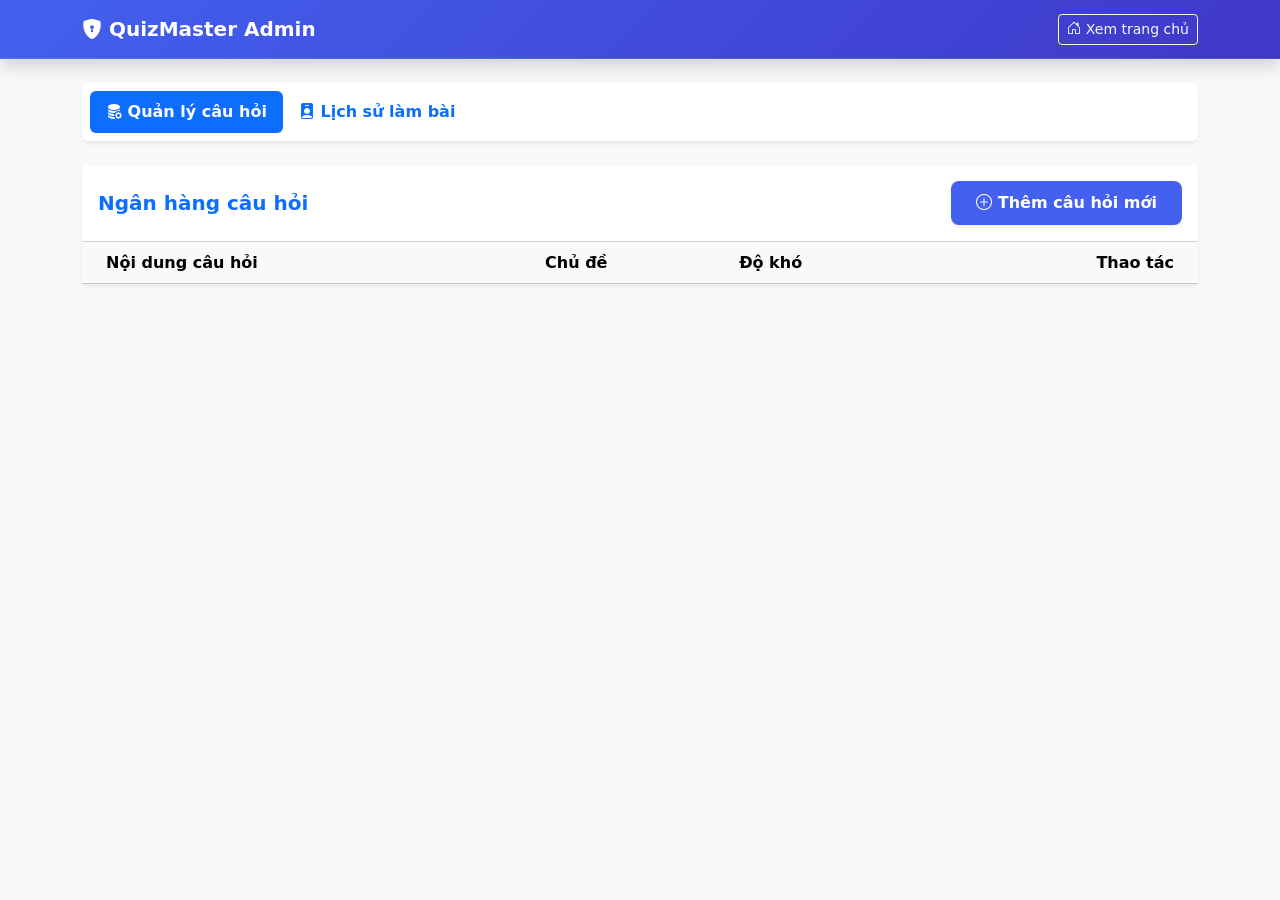
==== admin.html @ 3866abd4 "Hoàn thiện giao diện và API" ====
<!doctype html>
<html lang="vi">
  <head>
    <meta charset="UTF-8" />
    <meta name="viewport" content="width=device-width, initial-scale=1.0" />
    <title>Hệ thống Quản trị - QuizMaster</title>
    <link
      href="https://cdn.jsdelivr.net/npm/bootstrap@5.3.0/dist/css/bootstrap.min.css"
      rel="stylesheet"
    />
    <link
      rel="stylesheet"
      href="https://cdn.jsdelivr.net/npm/bootstrap-icons@1.11.0/font/bootstrap-icons.css"
    />
    <link rel="stylesheet" href="css/style.css" />
  </head>
  <body class="bg-light">
    <nav class="navbar navbar-expand-lg navbar-dark bg-dark mb-4 shadow">
      <div class="container">
        <a class="navbar-brand fw-bold" href="#"
          ><i class="bi bi-shield-lock-fill"></i> QuizMaster Admin</a
        >
        <div class="ms-auto">
          <a href="index.html" class="btn btn-outline-light btn-sm"
            ><i class="bi bi-house-door"></i> Xem trang chủ</a
          >
        </div>
      </div>
    </nav>

    <div class="container">
      <div class="row">
        <div class="col-lg-12">
          <ul
            class="nav nav-pills mb-4 bg-white p-2 rounded shadow-sm"
            id="adminTab"
            role="tablist"
          >
            <li class="nav-item">
              <button
                class="nav-link active fw-bold"
                id="q-tab"
                data-bs-toggle="tab"
                data-bs-target="#questions"
              >
                <i class="bi bi-database-fill-gear"></i> Quản lý câu hỏi
              </button>
            </li>
            <li class="nav-item">
              <button
                class="nav-link fw-bold"
                id="r-tab"
                data-bs-toggle="tab"
                data-bs-target="#results"
              >
                <i class="bi bi-person-badge-fill"></i> Lịch sử làm bài
              </button>
            </li>
          </ul>

          <div class="tab-content" id="adminTabContent">
            <div class="tab-pane fade show active" id="questions">
              <div class="card border-0 shadow-sm">
                <div
                  class="card-header bg-white py-3 d-flex justify-content-between align-items-center"
                >
                  <h5 class="mb-0 fw-bold text-primary">Ngân hàng câu hỏi</h5>
                  <button
                    class="btn btn-primary shadow-sm"
                    data-bs-toggle="modal"
                    data-bs-target="#addQuestionModal"
                  >
                    <i class="bi bi-plus-circle"></i> Thêm câu hỏi mới
                  </button>
                </div>
                <div class="card-body p-0">
                  <div class="table-responsive">
                    <table class="table table-hover mb-0 align-middle">
                      <thead class="table-light">
                        <tr>
                          <th class="ps-4">Nội dung câu hỏi</th>
                          <th>Chủ đề</th>
                          <th>Độ khó</th>
                          <th class="text-end pe-4">Thao tác</th>
                        </tr>
                      </thead>
                      <tbody id="admin-question-list"></tbody>
                    </table>
                  </div>
                </div>
              </div>
            </div>

            <div class="tab-pane fade" id="results">
              <div class="card border-0 shadow-sm">
                <div class="card-body">
                  <table class="table">
                    <thead>
                      <tr>
                        <th>Học sinh</th>
                        <th>Điểm</th>
                        <th>Thời gian</th>
                      </tr>
                    </thead>
                    <tbody id="admin-result-list"></tbody>
                  </table>
                </div>
              </div>
            </div>
          </div>
        </div>
      </div>
    </div>

    <div class="modal fade" id="addQuestionModal" tabindex="-1">
      <div class="modal-dialog modal-lg">
        <form id="form-add-question" class="modal-content">
          <div class="modal-header">
            <h5 class="modal-title">Thêm câu hỏi mới</h5>
            <button
              type="button"
              class="btn-close"
              data-bs-dismiss="modal"
            ></button>
          </div>
          <div class="modal-body">
            <div class="mb-3">
              <label class="form-label fw-bold">Chọn chủ đề</label>
              <select class="form-select" id="selectTopic" required></select>
            </div>
            <div class="mb-3">
              <label class="form-label fw-bold">Nội dung câu hỏi</label>
              <textarea class="form-control" id="content" required></textarea>
            </div>
            <div class="row">
              <div class="col-6 mb-2">
                <input
                  type="text"
                  class="form-control"
                  id="opt0"
                  placeholder="Đáp án A"
                  required
                />
              </div>
              <div class="col-6 mb-2">
                <input
                  type="text"
                  class="form-control"
                  id="opt1"
                  placeholder="Đáp án B"
                  required
                />
              </div>
              <div class="col-6 mb-2">
                <input
                  type="text"
                  class="form-control"
                  id="opt2"
                  placeholder="Đáp án C"
                  required
                />
              </div>
              <div class="col-6 mb-2">
                <input
                  type="text"
                  class="form-control"
                  id="opt3"
                  placeholder="Đáp án D"
                  required
                />
              </div>
            </div>
            <div class="mt-3">
              <label class="form-label fw-bold">Đáp án đúng</label>
              <select class="form-select" id="correct_answer">
                <option value="0">A</option>
                <option value="1">B</option>
                <option value="2">C</option>
                <option value="3">D</option>
              </select>
            </div>
          </div>
          <div class="modal-footer">
            <button type="submit" class="btn btn-primary">Lưu câu hỏi</button>
          </div>
        </form>
      </div>
    </div>

    <script src="https://code.jquery.com/jquery-3.6.0.min.js"></script>
    <script src="https://cdn.jsdelivr.net/npm/bootstrap@5.3.0/dist/js/bootstrap.bundle.min.js"></script>
    <script src="js/api.js"></script>
    <script src="js/admin.js"></script>
  </body>
</html>
---- css/style.css ----
/* Tông màu chủ đạo */
:root {
    --primary-color: #4361ee;
    --secondary-color: #3f37c9;
    --success-color: #4cc9f0;
    --bg-light: #f8f9fa;
    --text-dark: #2b2d42;
}

body {
    background-color: var(--bg-light);
    color: var(--text-dark);
    line-height: 1.6;
}

/* Navbar hiện đại */
.navbar {
    background: linear-gradient(135deg, var(--primary-color), var(--secondary-color)) !important;
    backdrop-filter: blur(10px);
    border-bottom: 1px solid rgba(255, 255, 255, 0.1);
}

/* Hiệu ứng cho Card chủ đề */
.topic-card {
    border: none;
    border-radius: 15px;
    transition: all 0.3s ease;
    background: #ffffff;
    cursor: pointer;
}

.topic-card:hover {
    transform: translateY(-10px);
    box-shadow: 0 15px 30px rgba(0, 0, 0, 0.1) !important;
}

.topic-icon {
    width: 60px;
    height: 60px;
    background: rgba(67, 97, 238, 0.1);
    color: var(--primary-color);
    border-radius: 50%;
    display: flex;
    align-items: center;
    justify-content: center;
    margin: 0 auto 15px;
    font-size: 1.5rem;
}

/* Giao diện câu hỏi */
.question-card {
    border-radius: 12px;
    border-left: 5px solid var(--primary-color) !important;
    margin-bottom: 20px;
}

.form-check {
    padding: 12px 15px 12px 40px;
    margin-bottom: 10px;
    border-radius: 8px;
    border: 1px solid #edf2f7;
    transition: all 0.2s;
}

.form-check:hover {
    background-color: #f1f5ff;
    border-color: var(--primary-color);
}

.form-check-input:checked+.form-check-label {
    color: var(--primary-color);
    font-weight: 600;
}

/* Nút bấm */
.btn-primary {
    background-color: var(--primary-color);
    border: none;
    border-radius: 8px;
    padding: 10px 25px;
    font-weight: 600;
}

.btn-primary:hover {
    background-color: var(--secondary-color);
    box-shadow: 0 5px 15px rgba(67, 97, 238, 0.4);
}

/* Modal kết quả xịn xò */
.modal-content {
    border-radius: 20px;
    border: none;
}

#result-body h2 {
    font-size: 3rem;
    background: -webkit-linear-gradient(var(--primary-color), var(--success-color));
    -webkit-text-fill-color: transparent;
}
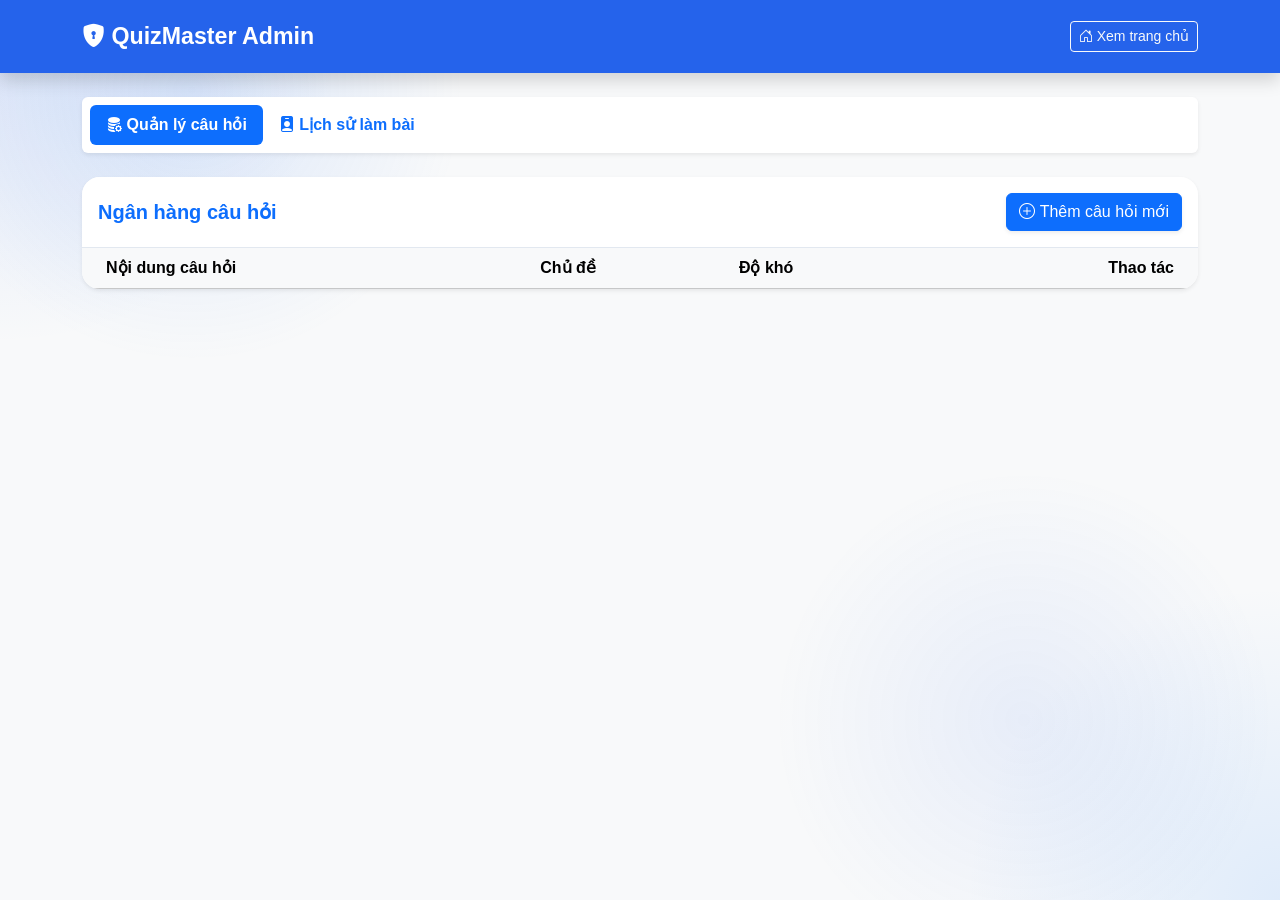
==== commit 4fe2e94e: "thêm nút sửa và điều chỉnh giao diện cho nút sửa và xóa" ====
--- a/admin.html
+++ b/admin.html
@@ -181,12 +181,38 @@
             </div>
           </div>
           <div class="modal-footer">
+            <button
+              type="button"
+              class="btn btn-secondary"
+              data-bs-dismiss="modal"
+            >
+              Hủy
+            </button>
             <button type="submit" class="btn btn-primary">Lưu câu hỏi</button>
           </div>
         </form>
       </div>
     </div>
-
+    <div class="tab-pane fade" id="results">
+      <div class="card border-0 shadow-sm">
+        <div class="card-body p-0">
+          <div class="table-responsive">
+            <table class="table table-hover mb-0 align-middle">
+              <thead class="table-light">
+                <tr>
+                  <th class="ps-4">Học sinh</th>
+                  <th>Chủ đề</th>
+                  <th>Điểm số</th>
+                  <th>Ngày làm bài</th>
+                  <th class="text-end pe-4">Thao tác</th>
+                </tr>
+              </thead>
+              <tbody id="admin-result-list"></tbody>
+            </table>
+          </div>
+        </div>
+      </div>
+    </div>
     <script src="https://code.jquery.com/jquery-3.6.0.min.js"></script>
     <script src="https://cdn.jsdelivr.net/npm/bootstrap@5.3.0/dist/js/bootstrap.bundle.min.js"></script>
     <script src="js/api.js"></script>
--- a/css/style.css
+++ b/css/style.css
@@ -1,99 +1,308 @@
-/* Tông màu chủ đạo */
-:root {
-    --primary-color: #4361ee;
-    --secondary-color: #3f37c9;
-    --success-color: #4cc9f0;
-    --bg-light: #f8f9fa;
-    --text-dark: #2b2d42;
-}
-
+/* ===== BODY ===== */
 body {
-    background-color: var(--bg-light);
-    color: var(--text-dark);
-    line-height: 1.6;
-}
-
-/* Navbar hiện đại */
+  background: radial-gradient(circle at top left, rgba(37, 99, 235, 0.13), transparent 22%),
+              radial-gradient(circle at bottom right, rgba(96, 165, 250, 0.16), transparent 20%),
+              #f8fbff;
+  font-family: "Inter", sans-serif;
+  color: #1e293b;
+  min-height: 100vh;
+}
+
+body::before {
+  content: "";
+  position: fixed;
+  left: 0;
+  top: 0;
+  width: 100%;
+  height: 100%;
+  pointer-events: none;
+  background-image: radial-gradient(circle at 15% 10%, rgba(59, 130, 246, 0.14), transparent 20%),
+                    radial-gradient(circle at 80% 80%, rgba(37, 99, 235, 0.08), transparent 20%);
+  z-index: -1;
+}
+
+.hero-banner {
+  background: linear-gradient(135deg, #ffffff 0%, #eff6ff 100%);
+  position: relative;
+  overflow: hidden;
+  border: 1px solid rgba(37, 99, 235, 0.12);
+}
+
+.hero-banner::after {
+  content: "";
+  position: absolute;
+  top: -30%;
+  right: -15%;
+  width: 260px;
+  height: 260px;
+  background: rgba(37, 99, 235, 0.12);
+  border-radius: 50%;
+  filter: blur(20px);
+}
+
+.hero-title {
+  font-size: 2.2rem;
+  line-height: 1.1;
+  color: #0f172a;
+}
+
+#topic-container p {
+  color: #475569;
+  font-size: 1rem;
+}
+
+.input-group {
+  border-radius: 18px;
+  overflow: hidden;
+  box-shadow: 0 14px 32px rgba(15, 23, 42, 0.08);
+}
+
+.input-group-text {
+  border: none;
+  background: #ffffff;
+  color: #2563eb;
+}
+
+.form-control {
+  border: none;
+  background: #ffffff;
+  box-shadow: none;
+}
+
+.form-control:focus {
+  border: none;
+  box-shadow: none;
+}
+
+/* ===== NAVBAR ===== */
 .navbar {
-    background: linear-gradient(135deg, var(--primary-color), var(--secondary-color)) !important;
-    backdrop-filter: blur(10px);
-    border-bottom: 1px solid rgba(255, 255, 255, 0.1);
-}
-
-/* Hiệu ứng cho Card chủ đề */
+  background: #2563eb !important;
+  padding: 14px 0;
+  box-shadow: 0 2px 10px rgba(0, 0, 0, 0.08);
+}
+
+.navbar-brand {
+  font-size: 1.45rem;
+  font-weight: 700;
+}
+
+.navbar .btn-light {
+  border-radius: 10px;
+  font-weight: 600;
+  padding: 8px 18px;
+  transition: 0.2s;
+}
+
+.navbar .btn-light:hover {
+  transform: translateY(-2px);
+}
+
+/* ===== HEADER ===== */
+#topic-container h1 {
+  font-size: 2.3rem;
+  font-weight: 700;
+  color: #0f172a;
+}
+
+#topic-container p {
+  color: #64748b;
+  font-size: 1rem;
+}
+
+/* ===== TOPIC CARD ===== */
 .topic-card {
-    border: none;
-    border-radius: 15px;
-    transition: all 0.3s ease;
-    background: #ffffff;
-    cursor: pointer;
+  background: white;
+  border-radius: 16px;
+  padding: 24px;
+  border: 1px solid #e2e8f0;
+  transition: 0.25s ease;
+  height: 100%;
 }
 
 .topic-card:hover {
-    transform: translateY(-10px);
-    box-shadow: 0 15px 30px rgba(0, 0, 0, 0.1) !important;
+  transform: translateY(-5px);
+  border-color: #2563eb;
+  box-shadow: 0 10px 24px rgba(37, 99, 235, 0.12);
 }
 
 .topic-icon {
-    width: 60px;
-    height: 60px;
-    background: rgba(67, 97, 238, 0.1);
-    color: var(--primary-color);
-    border-radius: 50%;
-    display: flex;
-    align-items: center;
-    justify-content: center;
-    margin: 0 auto 15px;
-    font-size: 1.5rem;
-}
-
-/* Giao diện câu hỏi */
-.question-card {
-    border-radius: 12px;
-    border-left: 5px solid var(--primary-color) !important;
-    margin-bottom: 20px;
-}
-
+  width: 60px;
+  height: 60px;
+  border-radius: 14px;
+  background: #eff6ff;
+  color: #2563eb;
+  display: flex;
+  align-items: center;
+  justify-content: center;
+  font-size: 28px;
+  margin-bottom: 18px;
+}
+
+.topic-title {
+  font-size: 1.2rem;
+  font-weight: 700;
+  margin-bottom: 8px;
+}
+
+.topic-desc {
+  color: #64748b;
+  font-size: 0.95rem;
+  margin-bottom: 18px;
+}
+
+.topic-btn {
+  width: 100%;
+  border-radius: 10px;
+  font-weight: 600;
+  padding: 10px;
+}
+
+/* ===== QUIZ SECTION ===== */
+.card {
+  border: none !important;
+  border-radius: 18px !important;
+  overflow: hidden;
+  box-shadow: 0 4px 18px rgba(0, 0, 0, 0.06);
+}
+
+.card-header {
+  background: white !important;
+  border-bottom: 1px solid #e2e8f0;
+}
+
+#quiz-title {
+  font-size: 1.35rem;
+  font-weight: 700;
+}
+
+.badge {
+  border-radius: 999px;
+  font-size: 0.85rem;
+  padding: 10px 14px;
+}
+
+.admin-action-btn {
+  width: 42px;
+  height: 42px;
+  padding: 0;
+  border-radius: 12px;
+  display: inline-flex;
+  align-items: center;
+  justify-content: center;
+  transition: transform 0.2s ease, box-shadow 0.2s ease;
+}
+
+.admin-action-btn:hover {
+  transform: translateY(-1px);
+  box-shadow: 0 6px 12px rgba(15, 23, 42, 0.12);
+}
+
+/* ===== QUESTION ===== */
+.question-box {
+  background: #ffffff;
+  border: 1px solid #e2e8f0;
+  border-radius: 14px;
+  padding: 22px;
+  margin-bottom: 22px;
+}
+
+.question-title {
+  font-size: 1.05rem;
+  font-weight: 700;
+  margin-bottom: 18px;
+  color: #0f172a;
+}
+
+/* ===== ANSWER ===== */
 .form-check {
-    padding: 12px 15px 12px 40px;
-    margin-bottom: 10px;
-    border-radius: 8px;
-    border: 1px solid #edf2f7;
-    transition: all 0.2s;
+  border: 1px solid #dbe4f0;
+  border-radius: 12px;
+  padding: 14px 16px;
+  margin-bottom: 12px;
+  transition: all 0.2s ease;
+  background: #fff;
 }
 
 .form-check:hover {
-    background-color: #f1f5ff;
-    border-color: var(--primary-color);
-}
-
-.form-check-input:checked+.form-check-label {
-    color: var(--primary-color);
-    font-weight: 600;
-}
-
-/* Nút bấm */
-.btn-primary {
-    background-color: var(--primary-color);
-    border: none;
-    border-radius: 8px;
-    padding: 10px 25px;
-    font-weight: 600;
-}
-
-.btn-primary:hover {
-    background-color: var(--secondary-color);
-    box-shadow: 0 5px 15px rgba(67, 97, 238, 0.4);
-}
-
-/* Modal kết quả xịn xò */
+  border-color: #2563eb;
+  background: #f8fbff;
+}
+
+.form-check-input {
+  margin-top: 6px;
+  cursor: pointer;
+}
+
+.form-check-label {
+  width: 100%;
+  cursor: pointer;
+  padding-left: 6px;
+  font-weight: 500;
+}
+
+/* ===== BUTTON ===== */
+#btn-submit {
+  background: #2563eb;
+  border: none;
+  border-radius: 12px;
+  padding: 14px 34px;
+  font-weight: 700;
+  transition: 0.2s;
+}
+
+#btn-submit:hover {
+  background: #1d4ed8;
+  transform: translateY(-2px);
+}
+
+/* ===== RESULT MODAL ===== */
 .modal-content {
-    border-radius: 20px;
-    border: none;
+  border-radius: 20px;
+}
+
+.modal-header {
+  background: #2563eb !important;
 }
 
 #result-body h2 {
-    font-size: 3rem;
-    background: -webkit-linear-gradient(var(--primary-color), var(--success-color));
-    -webkit-text-fill-color: transparent;
-}+  font-size: 2rem;
+  font-weight: 700;
+  color: #2563eb;
+}
+
+#result-body p {
+  color: #64748b;
+}
+
+/* ===== LOADING ===== */
+.spinner-border {
+  width: 3rem;
+  height: 3rem;
+}
+
+/* ===== RESPONSIVE ===== */
+@media (max-width: 768px) {
+  .hero-title {
+    font-size: 1.8rem;
+  }
+
+  #topic-container h1 {
+    font-size: 1.8rem;
+  }
+
+  .card-body {
+    padding: 20px !important;
+  }
+
+  #btn-submit {
+    width: 100%;
+  }
+}
+.card {
+    transition: all 0.25s ease;
+}
+
+.card:hover {
+    transform: translateY(-6px);
+    box-shadow: 0 12px 24px rgba(0, 0, 0, 0.08)
+};
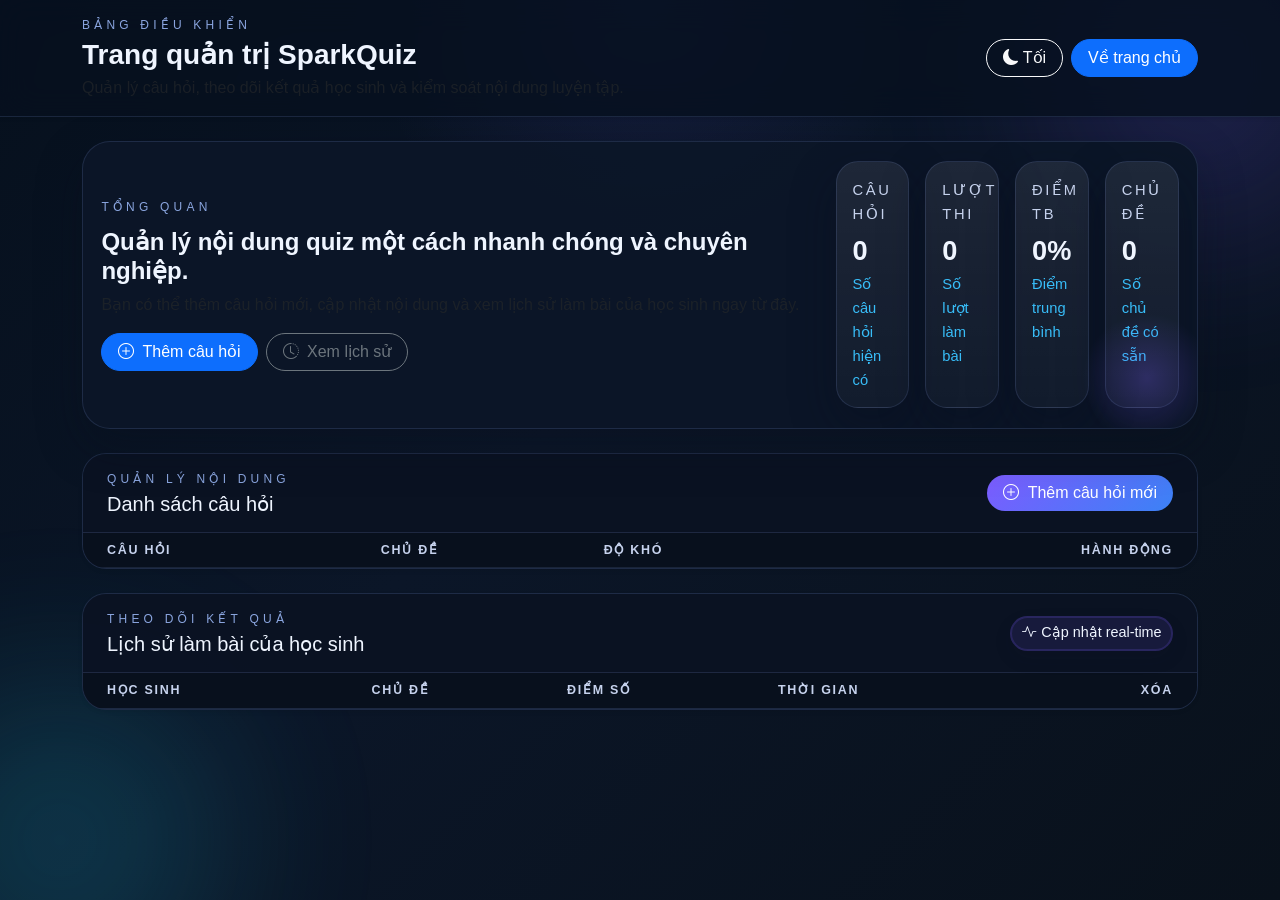
==== commit 7638dff5: "sửa toàn diện phần giao diện" ====
--- a/admin.html
+++ b/admin.html
@@ -3,7 +3,7 @@
   <head>
     <meta charset="UTF-8" />
     <meta name="viewport" content="width=device-width, initial-scale=1.0" />
-    <title>Hệ thống Quản trị - QuizMaster</title>
+    <title>Admin | SparkQuiz</title>
     <link
       href="https://cdn.jsdelivr.net/npm/bootstrap@5.3.0/dist/css/bootstrap.min.css"
       rel="stylesheet"
@@ -14,208 +14,277 @@
     />
     <link rel="stylesheet" href="css/style.css" />
   </head>
-  <body class="bg-light">
-    <nav class="navbar navbar-expand-lg navbar-dark bg-dark mb-4 shadow">
-      <div class="container">
-        <a class="navbar-brand fw-bold" href="#"
-          ><i class="bi bi-shield-lock-fill"></i> QuizMaster Admin</a
+  <body class="admin-page">
+    <div class="admin-shell">
+      <header class="admin-header shadow-sm">
+        <div
+          class="container py-3 d-flex flex-column flex-lg-row align-items-lg-center justify-content-between gap-3"
         >
-        <div class="ms-auto">
-          <a href="index.html" class="btn btn-outline-light btn-sm"
-            ><i class="bi bi-house-door"></i> Xem trang chủ</a
+          <div>
+            <p class="eyebrow mb-1">Bảng điều khiển</p>
+            <h1 class="h3 fw-bold mb-1">Trang quản trị SparkQuiz</h1>
+            <p class="text-muted mb-0">
+              Quản lý câu hỏi, theo dõi kết quả học sinh và kiểm soát nội dung
+              luyện tập.
+            </p>
+          </div>
+          <div class="d-flex align-items-center gap-2">
+            <button
+              id="themeToggleAdmin"
+              class="btn btn-outline-light rounded-pill px-3"
+              type="button"
+            >
+              <i class="bi bi-moon-fill"></i> Tối
+            </button>
+            <a href="index.html" class="btn btn-primary rounded-pill px-3"
+              >Về trang chủ</a
+            >
+          </div>
+        </div>
+      </header>
+
+      <main class="container py-4">
+        <section class="admin-hero mb-4">
+          <div class="row g-4 align-items-center">
+            <div class="col-xl-8">
+              <p class="eyebrow">Tổng quan</p>
+              <h2 class="h4 fw-bold mb-2">
+                Quản lý nội dung quiz một cách nhanh chóng và chuyên nghiệp.
+              </h2>
+              <p class="text-muted mb-3">
+                Bạn có thể thêm câu hỏi mới, cập nhật nội dung và xem lịch sử
+                làm bài của học sinh ngay từ đây.
+              </p>
+              <div class="d-flex flex-wrap gap-2">
+                <button
+                  class="btn btn-primary rounded-pill px-3"
+                  type="button"
+                  data-bs-toggle="modal"
+                  data-bs-target="#addQuestionModal"
+                >
+                  <i class="bi bi-plus-circle me-1"></i> Thêm câu hỏi
+                </button>
+                <button
+                  class="btn btn-outline-secondary rounded-pill px-3"
+                  type="button"
+                  onclick="document.querySelector('#history-tab').click()"
+                >
+                  <i class="bi bi-clock-history me-1"></i> Xem lịch sử
+                </button>
+              </div>
+            </div>
+            <div class="col-xl-4">
+              <div class="admin-kpi-grid">
+                <article class="admin-kpi-card">
+                  <span class="label">Câu hỏi</span>
+                  <strong class="value" id="stat-questions">0</strong>
+                  <span class="trend">Số câu hỏi hiện có</span>
+                </article>
+                <article class="admin-kpi-card">
+                  <span class="label">Lượt thi</span>
+                  <strong class="value" id="stat-attempts">0</strong>
+                  <span class="trend">Số lượt làm bài</span>
+                </article>
+                <article class="admin-kpi-card">
+                  <span class="label">Điểm TB</span>
+                  <strong class="value" id="stat-score">0%</strong>
+                  <span class="trend">Điểm trung bình</span>
+                </article>
+                <article class="admin-kpi-card">
+                  <span class="label">Chủ đề</span>
+                  <strong class="value" id="stat-topics">0</strong>
+                  <span class="trend">Số chủ đề có sẵn</span>
+                </article>
+              </div>
+            </div>
+          </div>
+        </section>
+
+        <section class="admin-card shadow-sm mb-4">
+          <div
+            class="card-header px-4 py-3 d-flex flex-column flex-lg-row justify-content-between align-items-lg-center gap-2"
           >
-        </div>
-      </div>
-    </nav>
-
-    <div class="container">
-      <div class="row">
-        <div class="col-lg-12">
-          <ul
-            class="nav nav-pills mb-4 bg-white p-2 rounded shadow-sm"
-            id="adminTab"
-            role="tablist"
+            <div>
+              <p class="eyebrow mb-1">Quản lý nội dung</p>
+              <h3 class="h5 mb-0">Danh sách câu hỏi</h3>
+            </div>
+            <button
+              class="btn btn-primary rounded-pill px-3"
+              type="button"
+              data-bs-toggle="modal"
+              data-bs-target="#addQuestionModal"
+            >
+              <i class="bi bi-plus-circle me-1"></i> Thêm câu hỏi mới
+            </button>
+          </div>
+          <div class="card-body p-0">
+            <div class="table-responsive">
+              <table class="table admin-table mb-0 align-middle">
+                <thead class="table-light">
+                  <tr>
+                    <th class="ps-4">Câu hỏi</th>
+                    <th>Chủ đề</th>
+                    <th>Độ khó</th>
+                    <th class="text-end pe-4">Hành động</th>
+                  </tr>
+                </thead>
+                <tbody id="admin-question-list"></tbody>
+              </table>
+            </div>
+          </div>
+        </section>
+
+        <section class="admin-card shadow-sm mb-4">
+          <div
+            class="card-header px-4 py-3 d-flex flex-column flex-lg-row justify-content-between align-items-lg-center gap-2"
           >
-            <li class="nav-item">
-              <button
-                class="nav-link active fw-bold"
-                id="q-tab"
-                data-bs-toggle="tab"
-                data-bs-target="#questions"
-              >
-                <i class="bi bi-database-fill-gear"></i> Quản lý câu hỏi
-              </button>
-            </li>
-            <li class="nav-item">
-              <button
-                class="nav-link fw-bold"
-                id="r-tab"
-                data-bs-toggle="tab"
-                data-bs-target="#results"
-              >
-                <i class="bi bi-person-badge-fill"></i> Lịch sử làm bài
-              </button>
-            </li>
-          </ul>
-
-          <div class="tab-content" id="adminTabContent">
-            <div class="tab-pane fade show active" id="questions">
-              <div class="card border-0 shadow-sm">
-                <div
-                  class="card-header bg-white py-3 d-flex justify-content-between align-items-center"
-                >
-                  <h5 class="mb-0 fw-bold text-primary">Ngân hàng câu hỏi</h5>
-                  <button
-                    class="btn btn-primary shadow-sm"
-                    data-bs-toggle="modal"
-                    data-bs-target="#addQuestionModal"
-                  >
-                    <i class="bi bi-plus-circle"></i> Thêm câu hỏi mới
-                  </button>
-                </div>
-                <div class="card-body p-0">
-                  <div class="table-responsive">
-                    <table class="table table-hover mb-0 align-middle">
-                      <thead class="table-light">
-                        <tr>
-                          <th class="ps-4">Nội dung câu hỏi</th>
-                          <th>Chủ đề</th>
-                          <th>Độ khó</th>
-                          <th class="text-end pe-4">Thao tác</th>
-                        </tr>
-                      </thead>
-                      <tbody id="admin-question-list"></tbody>
-                    </table>
-                  </div>
-                </div>
-              </div>
-            </div>
-
-            <div class="tab-pane fade" id="results">
-              <div class="card border-0 shadow-sm">
-                <div class="card-body">
-                  <table class="table">
-                    <thead>
-                      <tr>
-                        <th>Học sinh</th>
-                        <th>Điểm</th>
-                        <th>Thời gian</th>
-                      </tr>
-                    </thead>
-                    <tbody id="admin-result-list"></tbody>
-                  </table>
-                </div>
-              </div>
-            </div>
-          </div>
-        </div>
-      </div>
+            <div>
+              <p class="eyebrow mb-1">Theo dõi kết quả</p>
+              <h3 class="h5 mb-0">Lịch sử làm bài của học sinh</h3>
+            </div>
+            <span class="admin-chip"
+              ><i class="bi bi-activity"></i> Cập nhật real-time</span
+            >
+          </div>
+          <div class="card-body p-0">
+            <div class="table-responsive">
+              <table class="table admin-table mb-0 align-middle">
+                <thead class="table-light">
+                  <tr>
+                    <th class="ps-4">Học sinh</th>
+                    <th>Chủ đề</th>
+                    <th>Điểm số</th>
+                    <th>Thời gian</th>
+                    <th class="text-end pe-4">Xóa</th>
+                  </tr>
+                </thead>
+                <tbody id="admin-result-list"></tbody>
+              </table>
+            </div>
+          </div>
+        </section>
+      </main>
     </div>
 
-    <div class="modal fade" id="addQuestionModal" tabindex="-1">
-      <div class="modal-dialog modal-lg">
-        <form id="form-add-question" class="modal-content">
-          <div class="modal-header">
-            <h5 class="modal-title">Thêm câu hỏi mới</h5>
+    <div
+      class="modal fade"
+      id="addQuestionModal"
+      tabindex="-1"
+      aria-hidden="true"
+    >
+      <div class="modal-dialog modal-lg modal-dialog-centered">
+        <div
+          class="modal-content admin-modal-content rounded-4 border-0 shadow-lg"
+        >
+          <div class="modal-header border-0 pb-0">
+            <div>
+              <p class="eyebrow mb-1">Thêm / sửa</p>
+              <h5 class="modal-title fw-bold">Thêm câu hỏi mới</h5>
+            </div>
             <button
               type="button"
               class="btn-close"
               data-bs-dismiss="modal"
+              aria-label="Close"
             ></button>
           </div>
-          <div class="modal-body">
-            <div class="mb-3">
-              <label class="form-label fw-bold">Chọn chủ đề</label>
-              <select class="form-select" id="selectTopic" required></select>
-            </div>
-            <div class="mb-3">
-              <label class="form-label fw-bold">Nội dung câu hỏi</label>
-              <textarea class="form-control" id="content" required></textarea>
-            </div>
-            <div class="row">
-              <div class="col-6 mb-2">
-                <input
-                  type="text"
-                  class="form-control"
-                  id="opt0"
-                  placeholder="Đáp án A"
-                  required
-                />
-              </div>
-              <div class="col-6 mb-2">
-                <input
-                  type="text"
-                  class="form-control"
-                  id="opt1"
-                  placeholder="Đáp án B"
-                  required
-                />
-              </div>
-              <div class="col-6 mb-2">
-                <input
-                  type="text"
-                  class="form-control"
-                  id="opt2"
-                  placeholder="Đáp án C"
-                  required
-                />
-              </div>
-              <div class="col-6 mb-2">
-                <input
-                  type="text"
-                  class="form-control"
-                  id="opt3"
-                  placeholder="Đáp án D"
-                  required
-                />
-              </div>
-            </div>
-            <div class="mt-3">
-              <label class="form-label fw-bold">Đáp án đúng</label>
-              <select class="form-select" id="correct_answer">
-                <option value="0">A</option>
-                <option value="1">B</option>
-                <option value="2">C</option>
-                <option value="3">D</option>
-              </select>
-            </div>
-          </div>
-          <div class="modal-footer">
-            <button
-              type="button"
-              class="btn btn-secondary"
-              data-bs-dismiss="modal"
-            >
-              Hủy
-            </button>
-            <button type="submit" class="btn btn-primary">Lưu câu hỏi</button>
-          </div>
-        </form>
-      </div>
-    </div>
-    <div class="tab-pane fade" id="results">
-      <div class="card border-0 shadow-sm">
-        <div class="card-body p-0">
-          <div class="table-responsive">
-            <table class="table table-hover mb-0 align-middle">
-              <thead class="table-light">
-                <tr>
-                  <th class="ps-4">Học sinh</th>
-                  <th>Chủ đề</th>
-                  <th>Điểm số</th>
-                  <th>Ngày làm bài</th>
-                  <th class="text-end pe-4">Thao tác</th>
-                </tr>
-              </thead>
-              <tbody id="admin-result-list"></tbody>
-            </table>
+          <div class="modal-body p-4 pt-2">
+            <form id="form-add-question" class="admin-login-form">
+              <div class="row g-3">
+                <div class="col-md-6">
+                  <label class="form-label" for="selectTopic">Chủ đề</label>
+                  <select id="selectTopic" class="form-select"></select>
+                </div>
+                <div class="col-md-6">
+                  <label class="form-label" for="question_level">Độ khó</label>
+                  <select id="question_level" class="form-select">
+                    <option value="Dễ">Dễ</option>
+                    <option value="Trung bình">Trung bình</option>
+                    <option value="Khó">Khó</option>
+                  </select>
+                </div>
+                <div class="col-12">
+                  <label class="form-label" for="content"
+                    >Nội dung câu hỏi</label
+                  >
+                  <textarea
+                    id="content"
+                    class="form-control"
+                    rows="3"
+                    placeholder="Nhập nội dung câu hỏi"
+                    required
+                  ></textarea>
+                </div>
+                <div class="col-md-6">
+                  <label class="form-label" for="opt0">Đáp án A</label>
+                  <input id="opt0" class="form-control" type="text" required />
+                </div>
+                <div class="col-md-6">
+                  <label class="form-label" for="opt1">Đáp án B</label>
+                  <input id="opt1" class="form-control" type="text" required />
+                </div>
+                <div class="col-md-6">
+                  <label class="form-label" for="opt2">Đáp án C</label>
+                  <input id="opt2" class="form-control" type="text" required />
+                </div>
+                <div class="col-md-6">
+                  <label class="form-label" for="opt3">Đáp án D</label>
+                  <input id="opt3" class="form-control" type="text" required />
+                </div>
+                <div class="col-md-6">
+                  <label class="form-label" for="correct_answer"
+                    >Đáp án đúng</label
+                  >
+                  <select id="correct_answer" class="form-select">
+                    <option value="0">A</option>
+                    <option value="1">B</option>
+                    <option value="2">C</option>
+                    <option value="3">D</option>
+                  </select>
+                </div>
+              </div>
+              <div class="d-flex justify-content-end gap-2 mt-4">
+                <button
+                  type="button"
+                  class="btn btn-outline-secondary rounded-pill"
+                  data-bs-dismiss="modal"
+                >
+                  Hủy
+                </button>
+                <button type="submit" class="btn btn-primary rounded-pill px-4">
+                  Lưu câu hỏi
+                </button>
+              </div>
+            </form>
           </div>
         </div>
       </div>
     </div>
+
     <script src="https://code.jquery.com/jquery-3.6.0.min.js"></script>
     <script src="https://cdn.jsdelivr.net/npm/bootstrap@5.3.0/dist/js/bootstrap.bundle.min.js"></script>
     <script src="js/api.js"></script>
     <script src="js/admin.js"></script>
+    <script>
+      const themeToggleAdmin = document.getElementById("themeToggleAdmin");
+      const savedTheme = localStorage.getItem("spark-theme") || "dark";
+
+      function applyAdminTheme(theme) {
+        document.body.dataset.theme = theme;
+        if (!themeToggleAdmin) return;
+        themeToggleAdmin.innerHTML =
+          theme === "dark"
+            ? '<i class="bi bi-moon-fill"></i> Tối'
+            : '<i class="bi bi-sun-fill"></i> Sáng';
+      }
+
+      applyAdminTheme(savedTheme);
+      themeToggleAdmin?.addEventListener("click", () => {
+        const nextTheme =
+          document.body.dataset.theme === "dark" ? "light" : "dark";
+        localStorage.setItem("spark-theme", nextTheme);
+        applyAdminTheme(nextTheme);
+      });
+    </script>
   </body>
 </html>
--- a/css/style.css
+++ b/css/style.css
@@ -1,308 +1,625 @@
-/* ===== BODY ===== */
+:root {
+  --bg-start: #06101d;
+  --bg-mid: #0b1628;
+  --bg-end: #09111b;
+  --header-bg: rgba(7, 17, 31, 0.82);
+  --panel: rgba(8, 15, 28, 0.78);
+  --panel-2: rgba(12, 22, 40, 0.96);
+  --line: rgba(146, 179, 255, 0.14);
+  --text: #eff5ff;
+  --muted: #c6d2ed;
+  --primary: #7c5cff;
+  --primary-2: #2dd4bf;
+  --success: #22c55e;
+  --shadow: 0 18px 45px rgba(8, 15, 28, 0.35);
+}
+
+body[data-theme="light"] {
+  --bg-start: #f4f7ff;
+  --bg-mid: #ffffff;
+  --bg-end: #edf3ff;
+  --header-bg: rgba(255, 255, 255, 0.92);
+  --panel: rgba(255, 255, 255, 0.96);
+  --panel-2: rgba(246, 249, 255, 0.98);
+  --line: rgba(15, 23, 42, 0.10);
+  --text: #1f2937;
+  --muted: #52607a;
+  --primary: #6f62ff;
+  --primary-2: #0ea5a8;
+  --success: #16a34a;
+  --shadow: 0 18px 36px rgba(15, 23, 42, 0.10);
+}
+
+body[data-theme="light"] .text-white,
+body[data-theme="light"] .text-white-50,
+body[data-theme="light"] .navbar-brand,
+body[data-theme="light"] .nav-link,
+body[data-theme="light"] .btn-outline-light,
+body[data-theme="light"] .btn-light,
+body[data-theme="light"] .btn-outline-secondary {
+  color: #243042 !important;
+}
+
+body[data-theme="light"] .btn-outline-light,
+body[data-theme="light"] .btn-light,
+body[data-theme="light"] .btn-outline-secondary {
+  background-color: var(--panel);
+  border-color: var(--line);
+}
+
+body[data-theme="light"] .btn-outline-light:hover,
+body[data-theme="light"] .btn-light:hover,
+body[data-theme="light"] .btn-outline-secondary:hover {
+  background-color: rgba(111, 98, 255, 0.10);
+  color: var(--text) !important;
+}
+
+* { box-sizing: border-box; }
+
+html { scroll-behavior: smooth; }
+
 body {
-  background: radial-gradient(circle at top left, rgba(37, 99, 235, 0.13), transparent 22%),
-              radial-gradient(circle at bottom right, rgba(96, 165, 250, 0.16), transparent 20%),
-              #f8fbff;
-  font-family: "Inter", sans-serif;
-  color: #1e293b;
+  margin: 0;
   min-height: 100vh;
-}
-
-body::before {
+  font-family: "Segoe UI", Tahoma, Geneva, Verdana, sans-serif;
+  color: var(--text);
+  background:
+    radial-gradient(circle at top, rgba(111, 98, 255, 0.10), transparent 28%),
+    linear-gradient(135deg, var(--bg-start) 0%, var(--bg-mid) 45%, var(--bg-end) 100%);
+  transition: background 0.25s ease, color 0.25s ease;
+}
+
+img { display: block; max-width: 100%; }
+
+.page-shell {
+  transition: filter 0.25s ease;
+}
+
+body.modal-open .page-shell {
+  filter: blur(4px);
+}
+
+.page-shell {
+  transition: filter 0.25s ease;
+}
+
+body.modal-open .page-shell {
+  filter: blur(4px);
+}
+
+.site-header {
+  position: sticky;
+  top: 0;
+  z-index: 1000;
+  background: var(--header-bg);
+  backdrop-filter: blur(16px);
+  border-bottom: 1px solid var(--line);
+}
+
+.navbar-brand { letter-spacing: 0.04em; }
+
+.brand-mark {
+  display: inline-grid;
+  place-items: center;
+  width: 2.2rem;
+  height: 2.2rem;
+  border-radius: 12px;
+  background: linear-gradient(135deg, var(--primary), #3b82f6);
+  box-shadow: 0 10px 24px rgba(124, 92, 255, 0.35);
+}
+
+.hero,
+.section-block .info-card,
+.quiz-card,
+.feature-card,
+.topic-card {
+  border-radius: 28px;
+}
+
+.hero {
+  padding: 2rem;
+  background:
+    linear-gradient(135deg, var(--panel-2) 0%, rgba(10, 18, 32, 0.96) 55%, var(--bg-end) 100%);
+  border: 1px solid var(--line);
+  box-shadow: var(--shadow);
+}
+
+.eyebrow {
+  text-transform: uppercase;
+  letter-spacing: 0.35em;
+  font-size: 0.75rem;
+  color: #8aa5df;
+  margin-bottom: 0.75rem;
+}
+
+.hero-title,
+.section-title {
+  font-weight: 800;
+  line-height: 1.08;
+  color: var(--text);
+}
+
+.hero-title {
+  font-size: clamp(2rem, 6vw, 3.4rem);
+  max-width: 14ch;
+}
+
+.hero-copy,
+.section-copy,
+.info-card p,
+.topic-desc {
+  color: var(--muted);
+}
+
+.stat-grid { display: grid; gap: 1rem; grid-template-columns: repeat(3, minmax(0, 1fr)); }
+
+.stat-card,
+.info-card {
+  background: var(--panel);
+  border: 1px solid var(--line);
+  border-radius: 22px;
+  padding: 1rem;
+  box-shadow: var(--shadow);
+}
+
+.stat-card strong {
+  display: block;
+  font-size: 1.35rem;
+  color: var(--text);
+}
+
+.stat-card span { color: var(--muted); font-size: 0.95rem; }
+
+.feature-card {
+  padding: 1.15rem;
+  background: linear-gradient(180deg, rgba(124, 92, 255, 0.14), var(--panel-2));
+  border: 1px solid rgba(124, 92, 255, 0.24);
+  box-shadow: var(--shadow);
+}
+
+.feature-list li {
+  display: flex;
+  gap: 0.75rem;
+  align-items: flex-start;
+  color: var(--text);
+  padding: 0.65rem 0;
+  border-bottom: 1px solid rgba(255,255,255,0.08);
+}
+
+.feature-list li:last-child { border-bottom: none; }
+
+.feature-list i { color: #0ea5a8; margin-top: 0.2rem; }
+
+.section-block { padding: 1.2rem 0 0.6rem; }
+
+.search-box {
+  display: flex;
+  align-items: center;
+  gap: 0.6rem;
+  min-width: min(100%, 340px);
+  background: var(--panel);
+  border: 1px solid var(--line);
+  border-radius: 999px;
+  padding: 0.7rem 0.95rem;
+}
+
+.search-box i { color: #9eb6e8; }
+
+.search-box input {
+  width: 100%;
+  border: none;
+  outline: none;
+  background: transparent;
+  color: var(--text);
+}
+
+.search-box input::placeholder { color: #a6b7dd; }
+
+.topic-card,
+.info-card,
+.quiz-card,
+.admin-login-card {
+  background: var(--panel-2);
+  border: 1px solid var(--line);
+  box-shadow: var(--shadow);
+}
+
+.admin-login-card {
+  border-radius: 28px;
+}
+
+.admin-login-form .form-control {
+  background: var(--panel);
+  color: var(--text);
+  border: 1px solid var(--line);
+  border-radius: 14px;
+  padding: 0.75rem 0.9rem;
+}
+
+.admin-login-form .form-control:focus {
+  border-color: rgba(111, 98, 255, 0.65);
+  box-shadow: 0 0 0 0.2rem rgba(111, 98, 255, 0.15);
+}
+
+.admin-login-form .form-label {
+  color: var(--muted);
+  font-weight: 600;
+}
+
+.subject-card {
+  overflow: hidden;
+  transition: transform 0.2s ease, box-shadow 0.2s ease;
+}
+
+.subject-card:hover {
+  transform: translateY(-4px);
+  box-shadow: 0 18px 40px rgba(124, 92, 255, 0.18);
+}
+
+.subject-visual { position: relative; }
+
+.subject-visual img {
+  width: 100%;
+  height: 180px;
+  object-fit: cover;
+}
+
+.subject-badge {
+  position: absolute;
+  top: 0.85rem;
+  left: 0.85rem;
+  background: rgba(255, 255, 255, 0.88);
+  color: #243042;
+  border: 1px solid rgba(15, 23, 42, 0.10);
+  border-radius: 999px;
+  padding: 0.35rem 0.65rem;
+  font-size: 0.78rem;
+}
+
+.subject-body { padding: 1rem; }
+
+.eyebrow.subject-label { margin-bottom: 0.35rem; }
+
+.topic-title {
+  color: var(--text);
+  font-size: 1.12rem;
+  font-weight: 700;
+  margin-bottom: 0.45rem;
+}
+
+.topic-desc { min-height: 52px; }
+
+.subject-footer {
+  display: flex;
+  justify-content: space-between;
+  align-items: center;
+  gap: 0.75rem;
+  margin-top: 1rem;
+}
+
+.subject-pill {
+  display: inline-flex;
+  align-items: center;
+  gap: 0.35rem;
+  color: #0f766e;
+  font-size: 0.92rem;
+}
+
+.topic-btn {
+  border-radius: 999px;
+  padding-inline: 0.9rem;
+}
+
+.quiz-question-stack .form-check {
+  background: var(--panel);
+  border: 1px solid var(--line);
+  border-radius: 16px;
+  padding: 0.75rem 0.9rem;
+  margin-bottom: 0.75rem;
+}
+
+.quiz-question-stack p.fw-bold {
+  color: var(--text);
+  font-size: 1.02rem;
+}
+
+.info-icon {
+  display: inline-flex;
+  color: #2563eb;
+  font-size: 1.35rem;
+  margin-bottom: 0.6rem;
+}
+
+.modal-content {
+  background: linear-gradient(180deg, var(--panel-2) 0%, var(--panel) 100%);
+  color: var(--text);
+}
+
+.admin-page {
+  min-height: 100vh;
+  color: var(--text);
+  background:
+    radial-gradient(circle at top, rgba(111, 98, 255, 0.12), transparent 25%),
+    linear-gradient(135deg, var(--bg-start) 0%, var(--bg-mid) 45%, var(--bg-end) 100%);
+}
+
+.admin-header {
+  position: sticky;
+  top: 0;
+  z-index: 1000;
+  background: var(--header-bg);
+  border-bottom: 1px solid var(--line);
+  backdrop-filter: blur(16px);
+}
+
+.admin-hero,
+.admin-card,
+.admin-tabs,
+.admin-modal-content {
+  background: var(--panel-2);
+  border: 1px solid var(--line);
+  box-shadow: var(--shadow);
+}
+
+.admin-hero {
+  border-radius: 28px;
+  padding: 1.2rem 1.15rem;
+}
+
+.admin-tabs {
+  border-radius: 999px;
+}
+
+.admin-tabs .nav-link {
+  border-radius: 999px;
+  color: var(--muted);
+  font-weight: 600;
+}
+
+.admin-tabs .nav-link.active {
+  background: linear-gradient(135deg, var(--primary), #3b82f6);
+  color: #fff;
+}
+
+.admin-card {
+  border-radius: 24px;
+  overflow: hidden;
+}
+
+.admin-card .card-header {
+  background: rgba(10, 18, 32, 0.55);
+  border-bottom: 1px solid var(--line);
+}
+
+.admin-card .table {
+  color: var(--text);
+}
+
+.admin-card .table thead th {
+  color: var(--muted);
+  font-weight: 700;
+  text-transform: uppercase;
+  letter-spacing: 0.14em;
+  font-size: 0.78rem;
+}
+
+.admin-card .btn-primary {
+  background: linear-gradient(135deg, var(--primary), #3b82f6);
+  border: none;
+}
+
+.admin-modal-content .form-control,
+.admin-modal-content .form-select,
+.admin-modal-content textarea {
+  background: var(--panel);
+  color: var(--text);
+  border: 1px solid var(--line);
+  border-radius: 14px;
+}
+
+.admin-modal-content .form-control:focus,
+.admin-modal-content .form-select:focus,
+.admin-modal-content textarea:focus {
+  border-color: rgba(111, 98, 255, 0.65);
+  box-shadow: 0 0 0 0.2rem rgba(111, 98, 255, 0.15);
+}
+
+.admin-login-modal .modal-content {
+  border: 1px solid var(--line);
+}
+
+.admin-login-form .form-control {
+  background: var(--panel);
+  color: var(--text);
+  border: 1px solid var(--line);
+  border-radius: 14px;
+  padding: 0.75rem 0.9rem;
+}
+
+.admin-login-form .form-control:focus {
+  border-color: rgba(111, 98, 255, 0.65);
+  box-shadow: 0 0 0 0.2rem rgba(111, 98, 255, 0.15);
+}
+
+.admin-login-form .form-label {
+  color: var(--muted);
+  font-weight: 600;
+}
+
+.admin-login-modal .modal-content {
+  border: 1px solid var(--line);
+}
+
+.admin-login-form .form-control {
+  background: var(--panel);
+  color: var(--text);
+  border: 1px solid var(--line);
+  border-radius: 14px;
+  padding: 0.75rem 0.9rem;
+}
+
+.admin-login-form .form-control:focus {
+  border-color: rgba(111, 98, 255, 0.65);
+  box-shadow: 0 0 0 0.2rem rgba(111, 98, 255, 0.15);
+}
+
+.admin-login-form .form-label {
+  color: var(--muted);
+  font-weight: 600;
+}
+
+.table { color: var(--text); }
+
+.table-light { --bs-table-bg: var(--panel); }
+
+@media (max-width: 991px) {
+  .stat-grid { grid-template-columns: 1fr; }
+  .hero { padding: 1rem; }
+  .subject-footer { flex-direction: column; align-items: flex-start; }
+}
+
+/* ===== Admin dashboard polish ===== */
+.admin-page {
+  position: relative;
+  overflow-x: hidden;
+}
+
+.admin-page::before,
+.admin-page::after {
   content: "";
   position: fixed;
-  left: 0;
-  top: 0;
-  width: 100%;
-  height: 100%;
+  inset: auto;
+  width: 320px;
+  height: 320px;
+  border-radius: 50%;
+  filter: blur(90px);
+  opacity: 0.18;
   pointer-events: none;
-  background-image: radial-gradient(circle at 15% 10%, rgba(59, 130, 246, 0.14), transparent 20%),
-                    radial-gradient(circle at 80% 80%, rgba(37, 99, 235, 0.08), transparent 20%);
-  z-index: -1;
-}
-
-.hero-banner {
-  background: linear-gradient(135deg, #ffffff 0%, #eff6ff 100%);
+  z-index: 0;
+}
+
+.admin-page::before { top: -80px; right: -80px; background: #7c5cff; }
+.admin-page::after { left: -100px; bottom: -100px; background: #22d3ee; }
+
+.admin-shell {
+  position: relative;
+  z-index: 1;
+}
+
+.admin-kpi-grid {
+  display: grid;
+  grid-template-columns: repeat(4, minmax(0, 1fr));
+  gap: 1rem;
+}
+
+.admin-kpi-card {
+  border-radius: 22px;
+  padding: 1rem 1rem 0.95rem;
+  background: linear-gradient(180deg, rgba(255,255,255,0.08), rgba(255,255,255,0.03));
+  border: 1px solid var(--line);
+  box-shadow: var(--shadow);
+}
+
+.admin-kpi-card .label {
+  color: var(--muted);
+  font-size: 0.92rem;
+  text-transform: uppercase;
+  letter-spacing: 0.18em;
+}
+
+.admin-kpi-card .value {
+  display: block;
+  margin-top: 0.35rem;
+  font-size: 1.7rem;
+  font-weight: 800;
+  color: var(--text);
+}
+
+.admin-kpi-card .trend {
+  color: #38bdf8;
+  font-size: 0.92rem;
+  margin-top: 0.15rem;
+}
+
+.admin-card {
+  border-radius: 24px;
+  overflow: hidden;
+  transition: transform 0.18s ease, border-color 0.18s ease;
+}
+
+.admin-card:hover {
+  transform: translateY(-2px);
+  border-color: rgba(124, 92, 255, 0.45);
+}
+
+.admin-table td,
+.admin-table th {
+  vertical-align: middle;
+}
+
+.admin-chip {
+  display: inline-flex;
+  align-items: center;
+  gap: 0.35rem;
+  padding: 0.35rem 0.65rem;
+  border-radius: 999px;
+  background: rgba(124, 92, 255, 0.12);
+  color: var(--text);
+  border: 1px solid rgba(124, 92, 255, 0.18);
+  font-size: 0.9rem;
+}
+
+.admin-action-btn {
+  border-radius: 12px;
+}
+
+.admin-ghost-btn {
+  border-radius: 999px;
+}
+
+body[data-theme="light"] .admin-kpi-card,
+body[data-theme="light"] .admin-card,
+body[data-theme="light"] .admin-hero {
+  background: rgba(255, 255, 255, 0.96);
+}
+
+body[data-theme="light"] .admin-kpi-card .trend {
+  color: #0ea5a8;
+}
+
+@media (max-width: 1199px) {
+  .admin-kpi-grid { grid-template-columns: repeat(2, minmax(0, 1fr)); }
+}
+
+@media (max-width: 575px) {
+  .admin-kpi-grid { grid-template-columns: 1fr; }
+}
+
+/* ===== Admin polish ===== */
+.admin-hero {
   position: relative;
   overflow: hidden;
-  border: 1px solid rgba(37, 99, 235, 0.12);
-}
-
-.hero-banner::after {
+}
+
+.admin-hero::after {
   content: "";
   position: absolute;
-  top: -30%;
-  right: -15%;
-  width: 260px;
-  height: 260px;
-  background: rgba(37, 99, 235, 0.12);
+  inset: auto -20px -20px auto;
+  width: 140px;
+  height: 140px;
   border-radius: 50%;
-  filter: blur(20px);
-}
-
-.hero-title {
-  font-size: 2.2rem;
-  line-height: 1.1;
-  color: #0f172a;
-}
-
-#topic-container p {
-  color: #475569;
-  font-size: 1rem;
-}
-
-.input-group {
-  border-radius: 18px;
-  overflow: hidden;
-  box-shadow: 0 14px 32px rgba(15, 23, 42, 0.08);
-}
-
-.input-group-text {
-  border: none;
-  background: #ffffff;
-  color: #2563eb;
-}
-
-.form-control {
-  border: none;
-  background: #ffffff;
-  box-shadow: none;
-}
-
-.form-control:focus {
-  border: none;
-  box-shadow: none;
-}
-
-/* ===== NAVBAR ===== */
-.navbar {
-  background: #2563eb !important;
-  padding: 14px 0;
-  box-shadow: 0 2px 10px rgba(0, 0, 0, 0.08);
-}
-
-.navbar-brand {
-  font-size: 1.45rem;
-  font-weight: 700;
-}
-
-.navbar .btn-light {
-  border-radius: 10px;
-  font-weight: 600;
-  padding: 8px 18px;
-  transition: 0.2s;
-}
-
-.navbar .btn-light:hover {
-  transform: translateY(-2px);
-}
-
-/* ===== HEADER ===== */
-#topic-container h1 {
-  font-size: 2.3rem;
-  font-weight: 700;
-  color: #0f172a;
-}
-
-#topic-container p {
-  color: #64748b;
-  font-size: 1rem;
-}
-
-/* ===== TOPIC CARD ===== */
-.topic-card {
-  background: white;
-  border-radius: 16px;
-  padding: 24px;
-  border: 1px solid #e2e8f0;
-  transition: 0.25s ease;
-  height: 100%;
-}
-
-.topic-card:hover {
-  transform: translateY(-5px);
-  border-color: #2563eb;
-  box-shadow: 0 10px 24px rgba(37, 99, 235, 0.12);
-}
-
-.topic-icon {
-  width: 60px;
-  height: 60px;
-  border-radius: 14px;
-  background: #eff6ff;
-  color: #2563eb;
-  display: flex;
-  align-items: center;
-  justify-content: center;
-  font-size: 28px;
-  margin-bottom: 18px;
-}
-
-.topic-title {
-  font-size: 1.2rem;
-  font-weight: 700;
-  margin-bottom: 8px;
-}
-
-.topic-desc {
-  color: #64748b;
-  font-size: 0.95rem;
-  margin-bottom: 18px;
-}
-
-.topic-btn {
-  width: 100%;
-  border-radius: 10px;
-  font-weight: 600;
-  padding: 10px;
-}
-
-/* ===== QUIZ SECTION ===== */
-.card {
-  border: none !important;
-  border-radius: 18px !important;
-  overflow: hidden;
-  box-shadow: 0 4px 18px rgba(0, 0, 0, 0.06);
-}
-
-.card-header {
-  background: white !important;
-  border-bottom: 1px solid #e2e8f0;
-}
-
-#quiz-title {
-  font-size: 1.35rem;
-  font-weight: 700;
-}
-
-.badge {
-  border-radius: 999px;
-  font-size: 0.85rem;
-  padding: 10px 14px;
-}
-
-.admin-action-btn {
-  width: 42px;
-  height: 42px;
-  padding: 0;
-  border-radius: 12px;
-  display: inline-flex;
-  align-items: center;
-  justify-content: center;
-  transition: transform 0.2s ease, box-shadow 0.2s ease;
-}
-
-.admin-action-btn:hover {
-  transform: translateY(-1px);
-  box-shadow: 0 6px 12px rgba(15, 23, 42, 0.12);
-}
-
-/* ===== QUESTION ===== */
-.question-box {
-  background: #ffffff;
-  border: 1px solid #e2e8f0;
-  border-radius: 14px;
-  padding: 22px;
-  margin-bottom: 22px;
-}
-
-.question-title {
-  font-size: 1.05rem;
-  font-weight: 700;
-  margin-bottom: 18px;
-  color: #0f172a;
-}
-
-/* ===== ANSWER ===== */
-.form-check {
-  border: 1px solid #dbe4f0;
-  border-radius: 12px;
-  padding: 14px 16px;
-  margin-bottom: 12px;
-  transition: all 0.2s ease;
-  background: #fff;
-}
-
-.form-check:hover {
-  border-color: #2563eb;
-  background: #f8fbff;
-}
-
-.form-check-input {
-  margin-top: 6px;
-  cursor: pointer;
-}
-
-.form-check-label {
-  width: 100%;
-  cursor: pointer;
-  padding-left: 6px;
-  font-weight: 500;
-}
-
-/* ===== BUTTON ===== */
-#btn-submit {
-  background: #2563eb;
-  border: none;
-  border-radius: 12px;
-  padding: 14px 34px;
-  font-weight: 700;
-  transition: 0.2s;
-}
-
-#btn-submit:hover {
-  background: #1d4ed8;
-  transform: translateY(-2px);
-}
-
-/* ===== RESULT MODAL ===== */
-.modal-content {
-  border-radius: 20px;
-}
-
-.modal-header {
-  background: #2563eb !important;
-}
-
-#result-body h2 {
-  font-size: 2rem;
-  font-weight: 700;
-  color: #2563eb;
-}
-
-#result-body p {
-  color: #64748b;
-}
-
-/* ===== LOADING ===== */
-.spinner-border {
-  width: 3rem;
-  height: 3rem;
-}
-
-/* ===== RESPONSIVE ===== */
-@media (max-width: 768px) {
-  .hero-title {
-    font-size: 1.8rem;
-  }
-
-  #topic-container h1 {
-    font-size: 1.8rem;
-  }
-
-  .card-body {
-    padding: 20px !important;
-  }
-
-  #btn-submit {
-    width: 100%;
-  }
-}
-.card {
-    transition: all 0.25s ease;
-}
-
-.card:hover {
-    transform: translateY(-6px);
-    box-shadow: 0 12px 24px rgba(0, 0, 0, 0.08)
-};+  background: radial-gradient(circle, rgba(124, 92, 255, 0.25), transparent 65%);
+  pointer-events: none;
+}
+
+.admin-card .table > :not(caption) > * > * {
+  border-color: rgba(146, 179, 255, 0.12);
+}
+
+.admin-card .table tbody tr:hover {
+  background: rgba(124, 92, 255, 0.06);
+}
+
+.admin-chip {
+  box-shadow: inset 0 0 0 1px rgba(124, 92, 255, 0.18), 0 8px 18px rgba(15, 23, 42, 0.10);
+}
